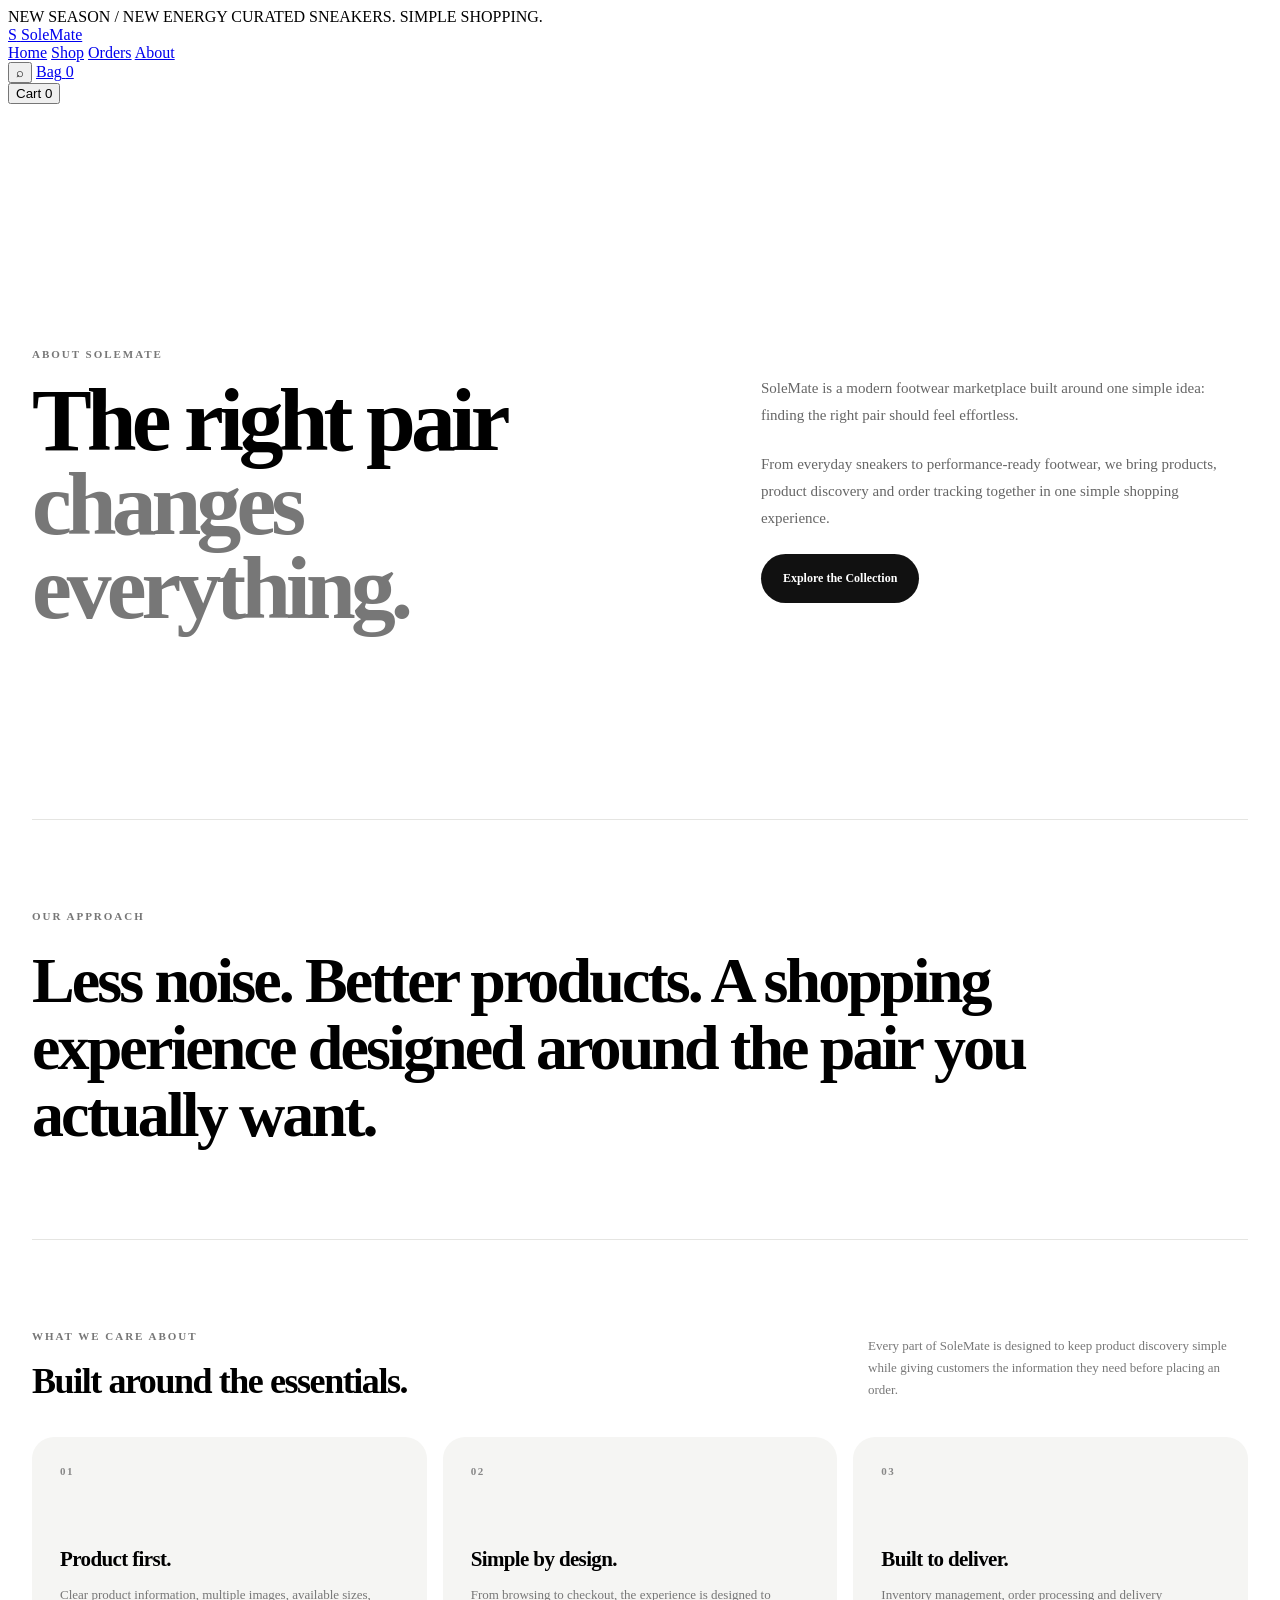
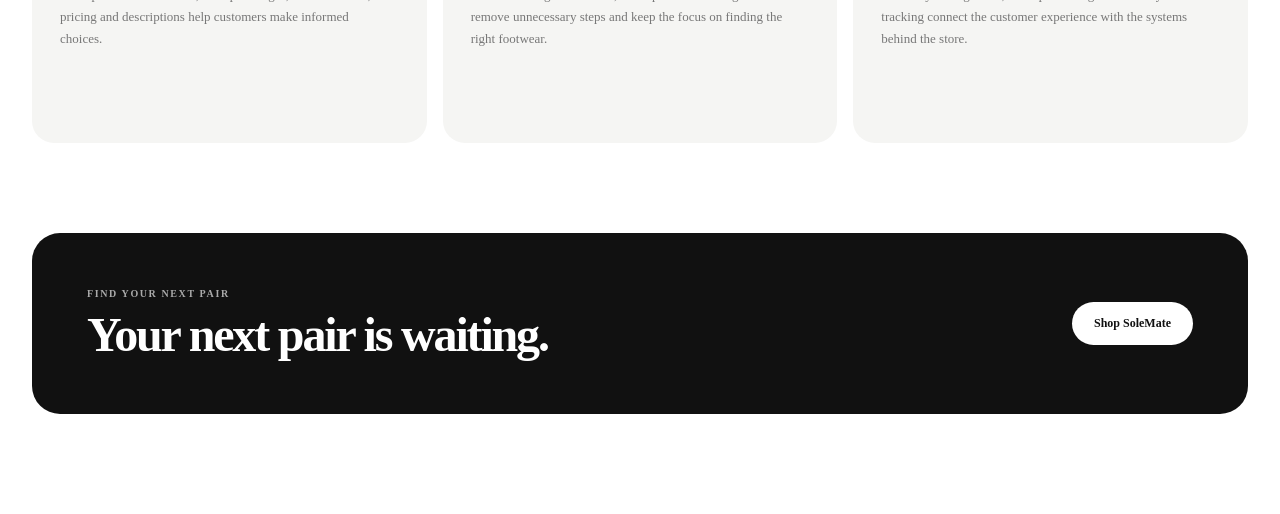
==== src/main/resources/static/about.html @ eb424265 "Complete e-commerce platform and admin portal" ====
<!DOCTYPE html>
<html lang="en">

<head>
    <meta charset="UTF-8">

    <meta
        name="viewport"
        content="width=device-width, initial-scale=1.0"
    >

    <title>About — SoleMate</title>

    <link
        rel="stylesheet"
        href="/css/style.css"
    >

    <style>

        /* =====================================================
           ABOUT PAGE
           ===================================================== */

        .about-page {
            width: min(1400px, calc(100% - 48px));
            margin: 55px auto 100px;
        }

        .about-hero {
            min-height: 520px;
            display: grid;
            grid-template-columns: 1.15fr 0.85fr;
            gap: 70px;
            align-items: center;
            padding: 70px 0;
        }

        .about-eyebrow {
            display: block;
            margin-bottom: 18px;
            color: #777;
            font-size: 11px;
            font-weight: 700;
            letter-spacing: 0.18em;
        }

        .about-hero h1 {
            max-width: 850px;
            margin: 0;
            font-size: clamp(48px, 7vw, 92px);
            line-height: 0.94;
            letter-spacing: -0.055em;
        }

        .about-hero h1 span {
            color: #777;
        }

        .about-hero-text {
            max-width: 470px;
            color: #666;
            font-size: 15px;
            line-height: 1.8;
        }

        .about-hero-text p {
            margin: 0 0 22px;
        }

        .about-button {
            display: inline-flex;
            align-items: center;
            justify-content: center;
            padding: 14px 22px;
            border-radius: 999px;
            background: #111;
            color: #fff;
            text-decoration: none;
            font-size: 12px;
            font-weight: 700;
            transition: transform 0.2s ease,
                        opacity 0.2s ease;
        }

        .about-button:hover {
            transform: translateY(-2px);
            opacity: 0.88;
        }


        /* =====================================================
           BRAND STATEMENT
           ===================================================== */

        .about-statement {
            padding: 90px 0;
            border-top: 1px solid #e5e5e2;
            border-bottom: 1px solid #e5e5e2;
        }

        .about-statement-label {
            margin-bottom: 25px;
            color: #777;
            font-size: 11px;
            font-weight: 700;
            letter-spacing: 0.18em;
        }

        .about-statement h2 {
            max-width: 1050px;
            margin: 0;
            font-size: clamp(34px, 5vw, 64px);
            line-height: 1.05;
            letter-spacing: -0.045em;
        }


        /* =====================================================
           VALUES
           ===================================================== */

        .about-values {
            padding: 90px 0;
        }

        .about-section-heading {
            display: flex;
            align-items: flex-end;
            justify-content: space-between;
            gap: 30px;
            margin-bottom: 35px;
        }

        .about-section-heading h2 {
            margin: 0;
            font-size: 36px;
            letter-spacing: -0.04em;
        }

        .about-section-heading p {
            max-width: 380px;
            margin: 0;
            color: #777;
            font-size: 13px;
            line-height: 1.7;
        }

        .about-values-grid {
            display: grid;
            grid-template-columns: repeat(3, 1fr);
            gap: 16px;
        }

        .about-value-card {
            min-height: 250px;
            padding: 28px;
            border-radius: 22px;
            background: #f5f5f3;
        }

        .about-value-number {
            display: block;
            margin-bottom: 70px;
            color: #888;
            font-size: 11px;
            font-weight: 700;
            letter-spacing: 0.14em;
        }

        .about-value-card h3 {
            margin: 0 0 12px;
            font-size: 21px;
            letter-spacing: -0.03em;
        }

        .about-value-card p {
            max-width: 320px;
            margin: 0;
            color: #777;
            font-size: 13px;
            line-height: 1.7;
        }


        /* =====================================================
           SHOP CTA
           ===================================================== */

        .about-cta {
            display: flex;
            align-items: center;
            justify-content: space-between;
            gap: 35px;
            padding: 55px;
            border-radius: 28px;
            background: #111;
            color: #fff;
        }

        .about-cta-eyebrow {
            display: block;
            margin-bottom: 12px;
            color: #aaa;
            font-size: 10px;
            font-weight: 700;
            letter-spacing: 0.16em;
        }

        .about-cta h2 {
            margin: 0;
            font-size: clamp(30px, 4vw, 48px);
            line-height: 1;
            letter-spacing: -0.045em;
        }

        .about-cta .about-button {
            flex-shrink: 0;
            background: #fff;
            color: #111;
        }


        /* =====================================================
           RESPONSIVE
           ===================================================== */

        @media (max-width: 900px) {

            .about-hero {
                grid-template-columns: 1fr;
                gap: 35px;
                padding: 45px 0 70px;
            }

            .about-values-grid {
                grid-template-columns: 1fr;
            }

            .about-value-card {
                min-height: auto;
            }

            .about-value-number {
                margin-bottom: 45px;
            }

            .about-cta {
                flex-direction: column;
                align-items: flex-start;
                padding: 38px;
            }

        }


        @media (max-width: 700px) {

            .about-page {
                width: min(100% - 28px, 1400px);
                margin-top: 30px;
            }

            .about-section-heading {
                align-items: flex-start;
                flex-direction: column;
            }

            .about-statement,
            .about-values {
                padding: 65px 0;
            }

            .about-cta {
                padding: 30px;
                border-radius: 22px;
            }

        }

    </style>

</head>


<body>

<div class="announcement">
    <span>NEW SEASON / NEW ENERGY</span>
    <span class="announcement-divider"></span>
    <span>CURATED SNEAKERS. SIMPLE SHOPPING.</span>
</div>

<header class="navbar">
    <div class="nav-container">

        <a href="/" class="logo" aria-label="SoleMate home">
            <span class="logo-mark">S</span>
            <span class="logo-text">SoleMate</span>
        </a>

        <nav class="nav-links" aria-label="Primary navigation">
            <a href="/" class="nav-link">Home</a>
            <a href="/shop.html" class="nav-link">Shop</a>
            <a href="/my-orders.html" class="nav-link">Orders</a>
            <a href="/about.html" class="nav-link active">About</a>
        </nav>

        <div class="nav-actions">
            <button class="icon-button" aria-label="Search">
                <span>⌕</span>
            </button>

            <a href="/cart.html" class="cart-button">
                <span>Bag</span>
                <span class="cart-count" id="cartCount">0</span>
            </a>
        </div>

    </div>
</header>

        <button
            class="cart-button"
            onclick="window.location.href='/cart.html'"
        >
            Cart
            <span class="cart-count" id="cartCount">0</span>
        </button>

    </header>


    <main class="about-page">

        <!-- =================================================
             HERO
             ================================================= -->

        <section class="about-hero">

            <div>

                <span class="about-eyebrow">
                    ABOUT SOLEMATE
                </span>

                <h1>
                    The right pair
                    <span>changes everything.</span>
                </h1>

            </div>


            <div class="about-hero-text">

                <p>
                    SoleMate is a modern footwear marketplace
                    built around one simple idea: finding the
                    right pair should feel effortless.
                </p>

                <p>
                    From everyday sneakers to performance-ready
                    footwear, we bring products, product
                    discovery and order tracking together in
                    one simple shopping experience.
                </p>

                <a
                    href="/shop.html"
                    class="about-button"
                >
                    Explore the Collection
                </a>

            </div>

        </section>


        <!-- =================================================
             STATEMENT
             ================================================= -->

        <section class="about-statement">

            <div class="about-statement-label">
                OUR APPROACH
            </div>

            <h2>
                Less noise. Better products.
                A shopping experience designed
                around the pair you actually want.
            </h2>

        </section>


        <!-- =================================================
             VALUES
             ================================================= -->

        <section class="about-values">

            <div class="about-section-heading">

                <div>

                    <span class="about-eyebrow">
                        WHAT WE CARE ABOUT
                    </span>

                    <h2>
                        Built around the essentials.
                    </h2>

                </div>

                <p>
                    Every part of SoleMate is designed to keep
                    product discovery simple while giving
                    customers the information they need before
                    placing an order.
                </p>

            </div>


            <div class="about-values-grid">

                <article class="about-value-card">

                    <span class="about-value-number">
                        01
                    </span>

                    <h3>
                        Product first.
                    </h3>

                    <p>
                        Clear product information, multiple
                        images, available sizes, pricing and
                        descriptions help customers make
                        informed choices.
                    </p>

                </article>


                <article class="about-value-card">

                    <span class="about-value-number">
                        02
                    </span>

                    <h3>
                        Simple by design.
                    </h3>

                    <p>
                        From browsing to checkout, the experience
                        is designed to remove unnecessary steps
                        and keep the focus on finding the right
                        footwear.
                    </p>

                </article>


                <article class="about-value-card">

                    <span class="about-value-number">
                        03
                    </span>

                    <h3>
                        Built to deliver.
                    </h3>

                    <p>
                        Inventory management, order processing and
                        delivery tracking connect the customer
                        experience with the systems behind the
                        store.
                    </p>

                </article>

            </div>

        </section>


        <!-- =================================================
             CTA
             ================================================= -->

        <section class="about-cta">

            <div>

                <span class="about-cta-eyebrow">
                    FIND YOUR NEXT PAIR
                </span>

                <h2>
                    Your next pair is waiting.
                </h2>

            </div>

            <a
                href="/shop.html"
                class="about-button"
            >
                Shop SoleMate
            </a>

        </section>

    </main>
    <script src="/js/app.js"></script>


</body>

</html>
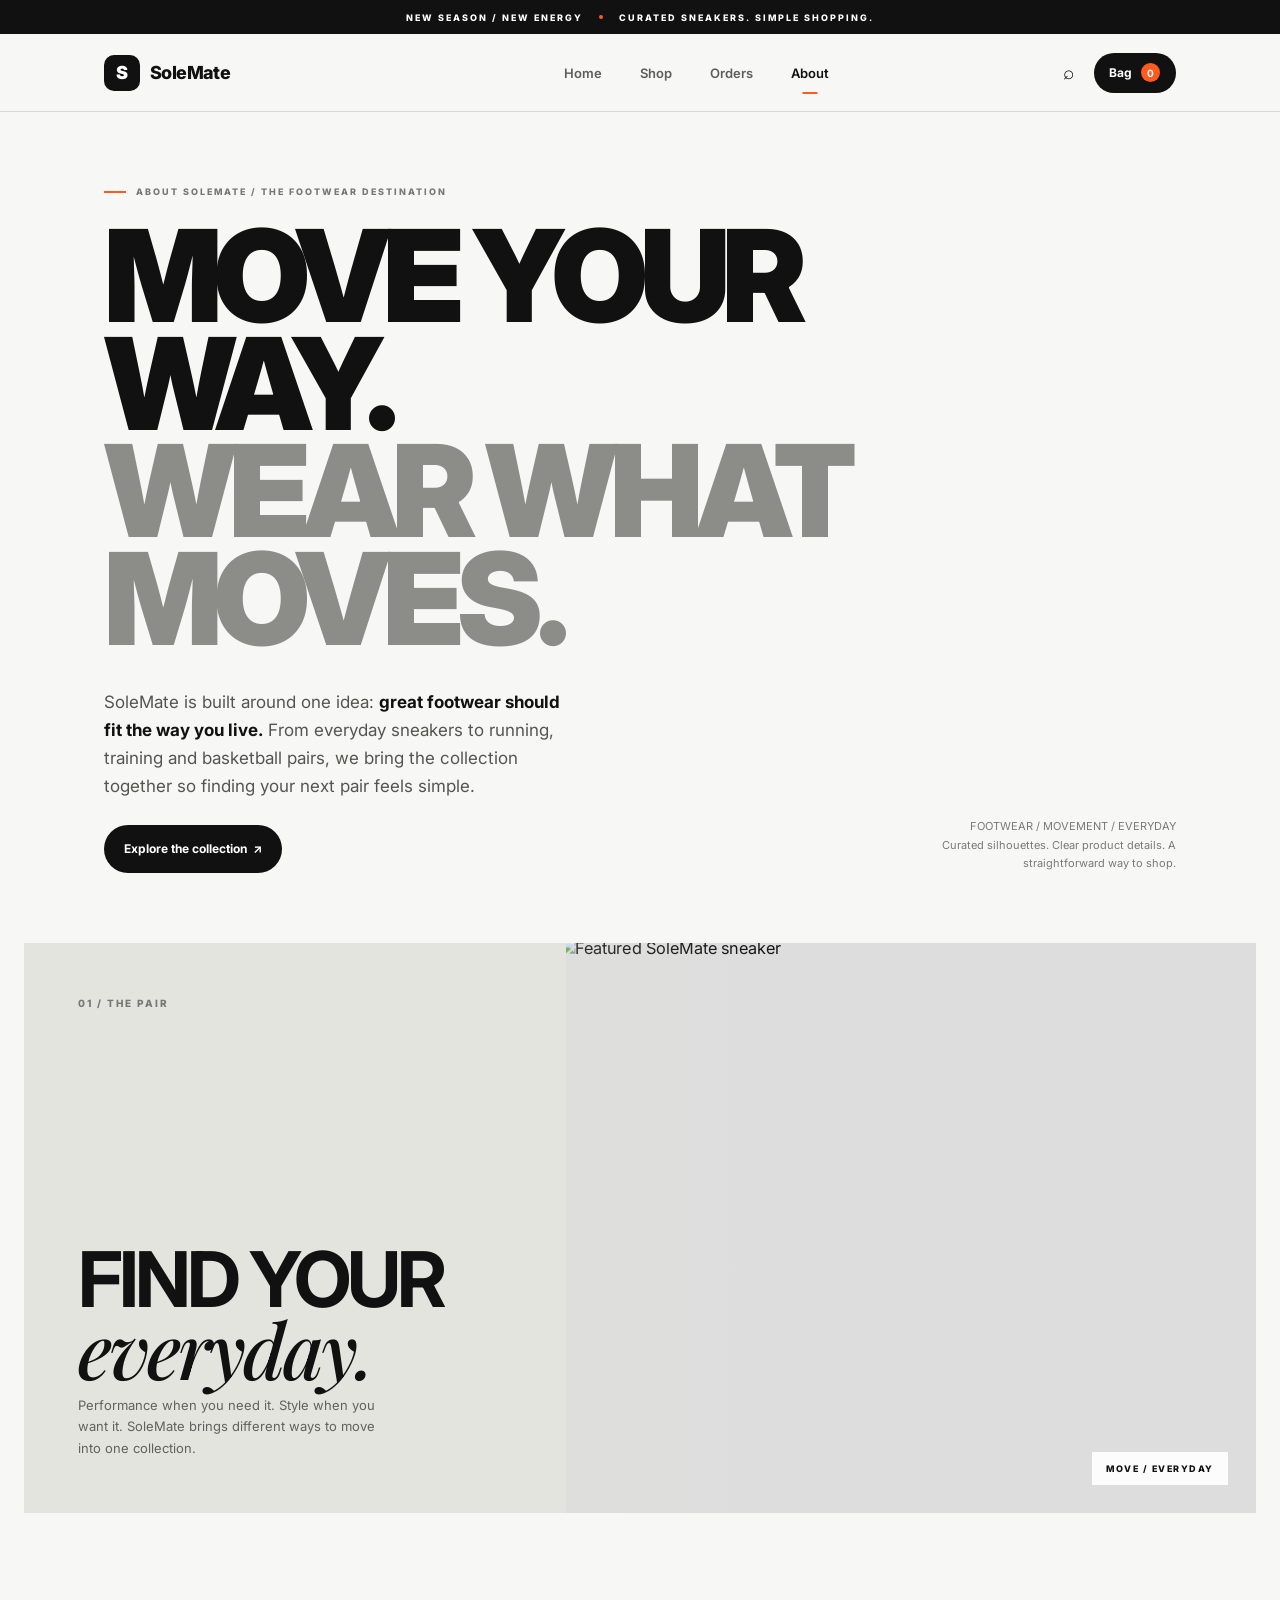
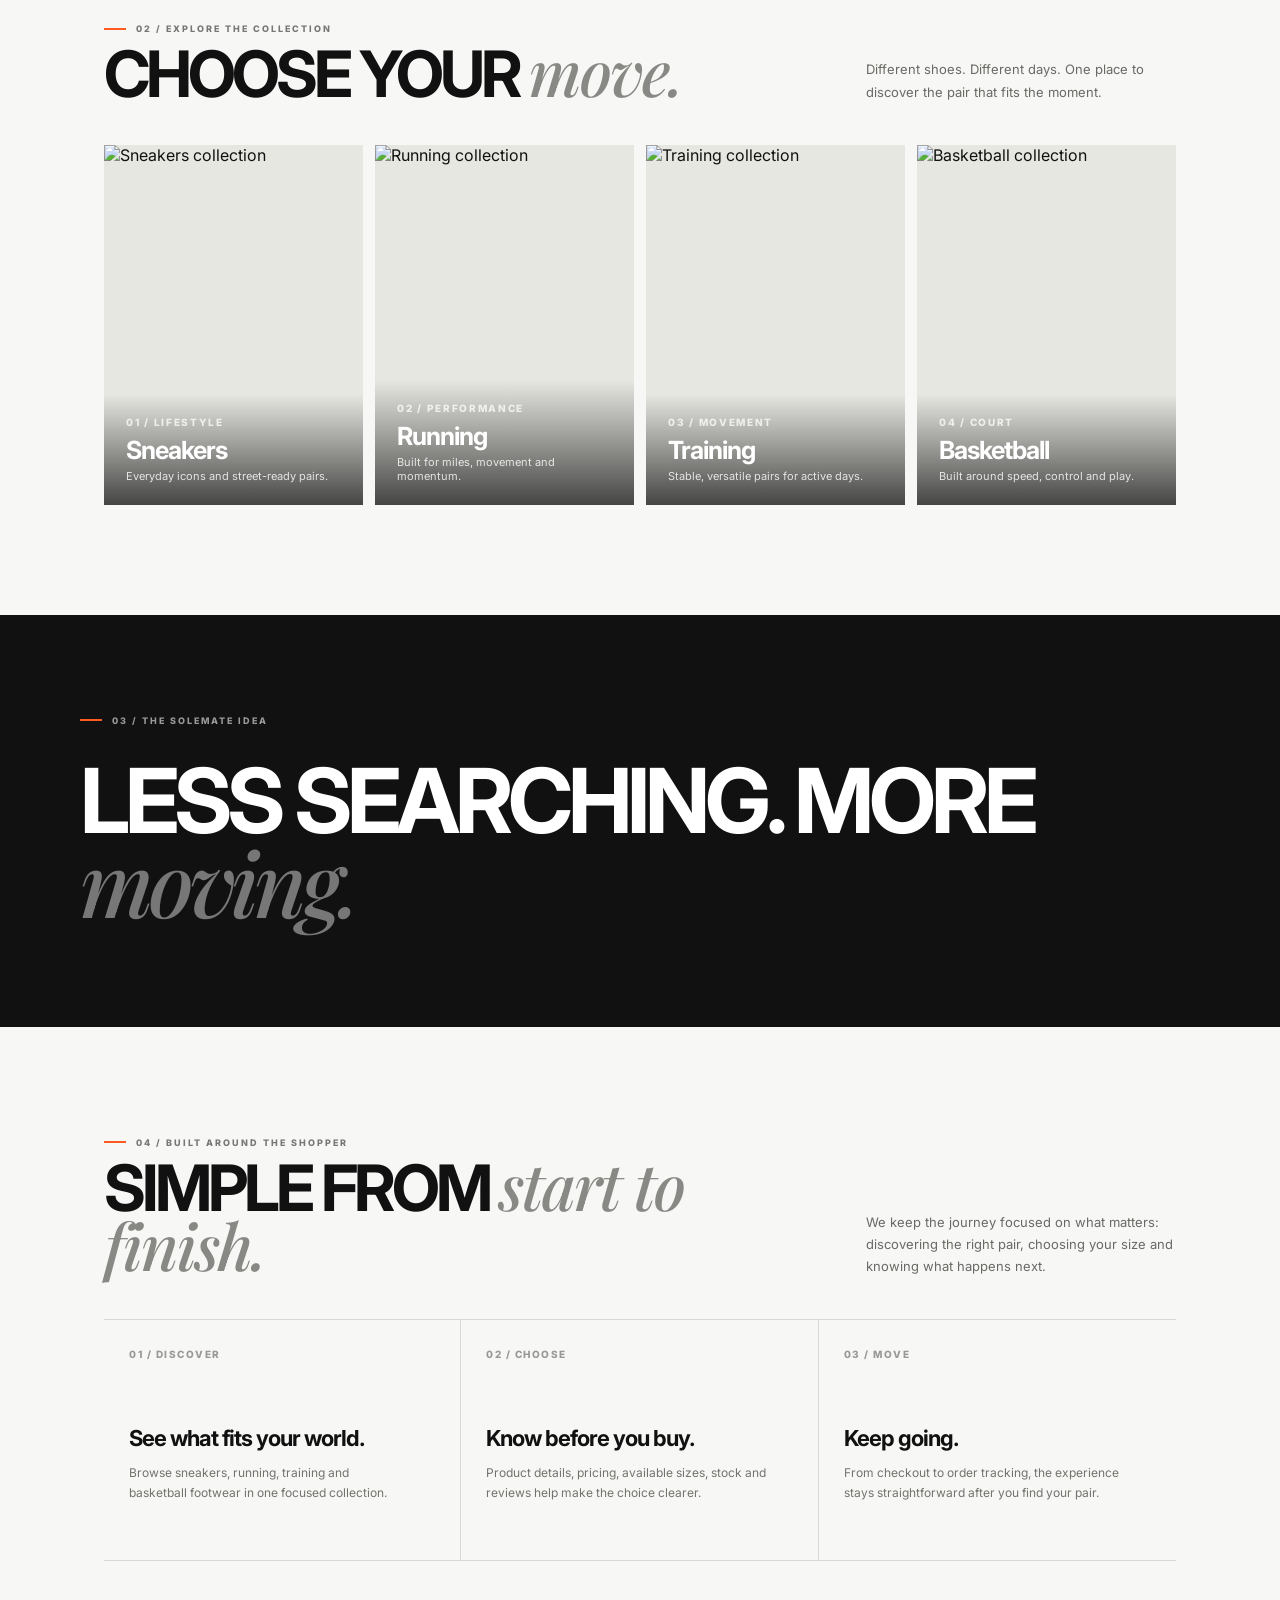
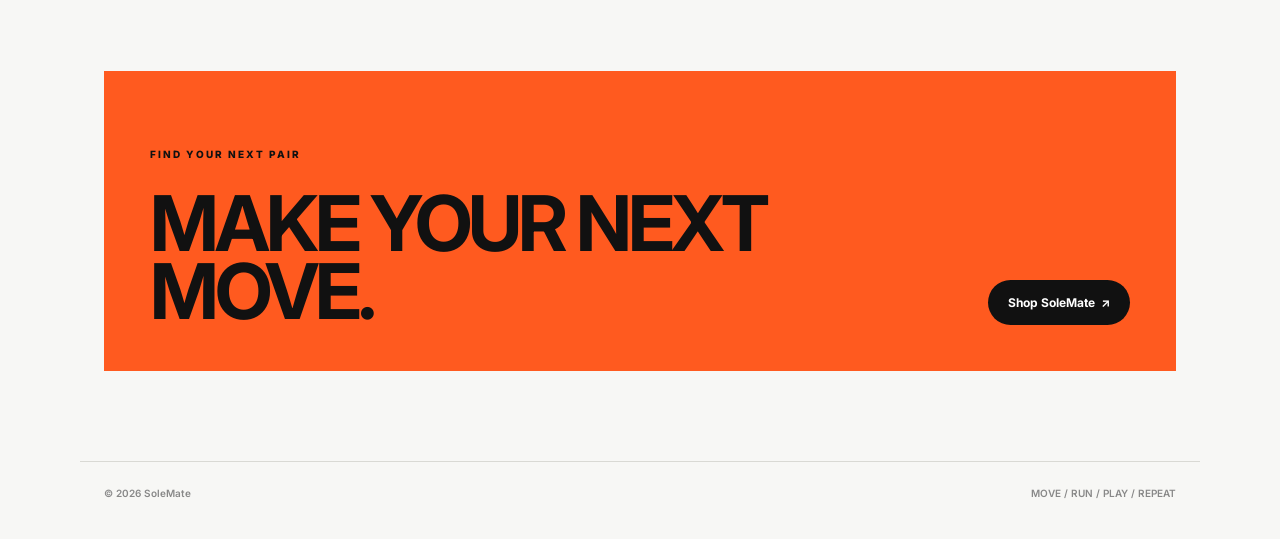
==== commit 5c405a4f: "feat: finalize storefront and product imagery" ====
--- a/src/main/resources/static/about.html
+++ b/src/main/resources/static/about.html
@@ -1,531 +1,765 @@
 <!DOCTYPE html>
 <html lang="en">
-
 <head>
     <meta charset="UTF-8">
-
-    <meta
-        name="viewport"
-        content="width=device-width, initial-scale=1.0"
-    >
-
+    <meta name="viewport" content="width=device-width, initial-scale=1.0">
     <title>About — SoleMate</title>
 
-    <link
-        rel="stylesheet"
-        href="/css/style.css"
-    >
-
     <style>
-
-        /* =====================================================
-           ABOUT PAGE
-           ===================================================== */
-
-        .about-page {
-            width: min(1400px, calc(100% - 48px));
-            margin: 55px auto 100px;
-        }
-
-        .about-hero {
-            min-height: 520px;
-            display: grid;
-            grid-template-columns: 1.15fr 0.85fr;
-            gap: 70px;
-            align-items: center;
-            padding: 70px 0;
-        }
-
-        .about-eyebrow {
-            display: block;
-            margin-bottom: 18px;
-            color: #777;
-            font-size: 11px;
-            font-weight: 700;
-            letter-spacing: 0.18em;
-        }
-
-        .about-hero h1 {
-            max-width: 850px;
+        @import url('https://fonts.googleapis.com/css2?family=Inter:wght@400;500;600;700;800;900&family=Playfair+Display:ital,wght@0,500;0,600;1,500;1,600&display=swap');
+
+        :root {
+            --black: #111111;
+            --white: #f7f7f5;
+            --soft: #ecece8;
+            --muted: #777773;
+            --line: #d9d9d4;
+            --accent: #ff5a1f;
+        }
+
+        * { box-sizing: border-box; }
+        html { scroll-behavior: smooth; }
+        body {
             margin: 0;
-            font-size: clamp(48px, 7vw, 92px);
-            line-height: 0.94;
-            letter-spacing: -0.055em;
-        }
-
-        .about-hero h1 span {
-            color: #777;
-        }
-
-        .about-hero-text {
-            max-width: 470px;
-            color: #666;
-            font-size: 15px;
-            line-height: 1.8;
-        }
-
-        .about-hero-text p {
-            margin: 0 0 22px;
-        }
-
-        .about-button {
-            display: inline-flex;
+            background: var(--white);
+            color: var(--black);
+            font-family: Inter, Arial, sans-serif;
+            -webkit-font-smoothing: antialiased;
+        }
+
+        a { color: inherit; text-decoration: none; }
+        button { font: inherit; }
+
+        .announcement {
+            height: 34px;
+            background: #111;
+            color: #fff;
+            display: flex;
             align-items: center;
             justify-content: center;
-            padding: 14px 22px;
-            border-radius: 999px;
+            gap: 16px;
+            font-size: 9px;
+            font-weight: 800;
+            letter-spacing: 2px;
+        }
+
+        .announcement-divider {
+            width: 4px;
+            height: 4px;
+            border-radius: 50%;
+            background: var(--accent);
+        }
+
+        .navbar {
+            height: 78px;
+            border-bottom: 1px solid var(--line);
+            background: rgba(247,247,245,.96);
+            position: sticky;
+            top: 0;
+            z-index: 50;
+            backdrop-filter: blur(12px);
+        }
+
+        .nav-container {
+            max-width: 1120px;
+            height: 100%;
+            margin: 0 auto;
+            padding: 0 24px;
+            display: flex;
+            align-items: center;
+            justify-content: space-between;
+        }
+
+        .logo {
+            display: flex;
+            align-items: center;
+            gap: 10px;
+            font-weight: 800;
+            font-size: 18px;
+            letter-spacing: -.6px;
+        }
+
+        .logo-mark {
+            width: 36px;
+            height: 36px;
+            border-radius: 10px;
             background: #111;
             color: #fff;
-            text-decoration: none;
+            display: grid;
+            place-items: center;
+            font-weight: 900;
+        }
+
+        .nav-links {
+            display: flex;
+            gap: 38px;
+            align-items: center;
+            margin-left: 100px;
+        }
+
+        .nav-link {
+            position: relative;
+            font-size: 13px;
+            font-weight: 600;
+            color: #5d5d59;
+            padding: 30px 0;
+        }
+
+        .nav-link:hover,
+        .nav-link.active { color: #111; }
+
+        .nav-link.active::after {
+            content: '';
+            position: absolute;
+            left: 50%;
+            bottom: 17px;
+            width: 15px;
+            height: 2px;
+            transform: translateX(-50%);
+            background: var(--accent);
+        }
+
+        .nav-actions { display: flex; align-items: center; gap: 20px; }
+
+        .search-link {
+            font-size: 19px;
+            line-height: 1;
+        }
+
+        .bag-button {
+            min-width: 82px;
+            height: 40px;
+            padding: 0 14px;
+            border-radius: 22px;
+            background: #111;
+            color: #fff;
+            display: flex;
+            align-items: center;
+            justify-content: center;
+            gap: 9px;
             font-size: 12px;
             font-weight: 700;
-            transition: transform 0.2s ease,
-                        opacity 0.2s ease;
-        }
-
-        .about-button:hover {
-            transform: translateY(-2px);
-            opacity: 0.88;
-        }
-
-
-        /* =====================================================
-           BRAND STATEMENT
-           ===================================================== */
-
-        .about-statement {
-            padding: 90px 0;
-            border-top: 1px solid #e5e5e2;
-            border-bottom: 1px solid #e5e5e2;
-        }
-
-        .about-statement-label {
-            margin-bottom: 25px;
+        }
+
+        .bag-count {
+            min-width: 19px;
+            height: 19px;
+            padding: 0 5px;
+            border-radius: 50%;
+            display: grid;
+            place-items: center;
+            background: var(--accent);
+            color: #fff;
+            font-size: 10px;
+        }
+
+        main { overflow: hidden; }
+
+        /* HERO */
+        .hero {
+            max-width: 1120px;
+            margin: 0 auto;
+            padding: 74px 24px 32px;
+        }
+
+        .eyebrow {
+            display: flex;
+            align-items: center;
+            gap: 10px;
             color: #777;
+            font-size: 9px;
+            font-weight: 800;
+            letter-spacing: 2px;
+            text-transform: uppercase;
+        }
+
+        .eyebrow::before {
+            content: '';
+            width: 22px;
+            height: 2px;
+            background: var(--accent);
+        }
+
+        .hero h1 {
+            margin: 25px 0 30px;
+            max-width: 970px;
+            font-size: clamp(62px, 10vw, 128px);
+            line-height: .84;
+            letter-spacing: -8px;
+            font-weight: 900;
+            text-transform: uppercase;
+        }
+
+        .hero h1 span {
+            display: block;
+            color: #8c8c88;
+        }
+
+        .hero-bottom {
+            display: grid;
+            grid-template-columns: 1fr 1fr;
+            gap: 60px;
+            align-items: end;
+            margin-top: 36px;
+        }
+
+        .hero-copy {
+            max-width: 470px;
+            font-size: 17px;
+            line-height: 1.65;
+            color: #555550;
+        }
+
+        .hero-copy strong { color: #111; }
+
+        .hero-link {
+            display: inline-flex;
+            margin-top: 25px;
+            padding: 14px 20px;
+            border-radius: 30px;
+            background: #111;
+            color: #fff;
+            font-size: 12px;
+            font-weight: 700;
+            transition: transform .2s ease, background .2s ease;
+        }
+
+        .hero-link:hover { transform: translateY(-2px); background: var(--accent); }
+
+        .hero-note {
+            justify-self: end;
+            max-width: 300px;
             font-size: 11px;
-            font-weight: 700;
-            letter-spacing: 0.18em;
-        }
-
-        .about-statement h2 {
-            max-width: 1050px;
+            line-height: 1.7;
+            color: #7a7a75;
+            text-align: right;
+        }
+
+        /* FEATURE VISUAL */
+        .feature-wrap {
+            max-width: 1280px;
+            margin: 38px auto 0;
+            padding: 0 24px;
+        }
+
+        .feature {
+            min-height: 570px;
+            position: relative;
+            overflow: hidden;
+            background: #e4e4df;
+            display: grid;
+            grid-template-columns: 44% 56%;
+        }
+
+        .feature-copy {
+            position: relative;
+            z-index: 2;
+            padding: 54px;
+            display: flex;
+            flex-direction: column;
+            justify-content: space-between;
+        }
+
+        .feature-number {
+            font-size: 10px;
+            font-weight: 800;
+            letter-spacing: 2px;
+            color: #777;
+        }
+
+        .feature-copy h2 {
+            margin: auto 0 12px;
+            font-size: clamp(46px, 6vw, 80px);
+            line-height: .9;
+            letter-spacing: -4px;
+            text-transform: uppercase;
+        }
+
+        .feature-copy h2 em {
+            display: block;
+            font-family: 'Playfair Display', Georgia, serif;
+            font-weight: 500;
+            text-transform: none;
+            letter-spacing: -3px;
+        }
+
+        .feature-copy p {
+            max-width: 320px;
             margin: 0;
-            font-size: clamp(34px, 5vw, 64px);
-            line-height: 1.05;
-            letter-spacing: -0.045em;
-        }
-
-
-        /* =====================================================
-           VALUES
-           ===================================================== */
-
-        .about-values {
-            padding: 90px 0;
-        }
-
-        .about-section-heading {
-            display: flex;
-            align-items: flex-end;
+            font-size: 13px;
+            line-height: 1.65;
+            color: #62625e;
+        }
+
+        .feature-image {
+            position: relative;
+            overflow: hidden;
+            background: #ddd;
+        }
+
+        .feature-image::before {
+            content: '';
+            position: absolute;
+            inset: 0;
+            background: linear-gradient(90deg, rgba(228,228,223,.15), transparent 35%);
+            z-index: 1;
+        }
+
+        .feature-image img {
+            width: 100%;
+            height: 100%;
+            object-fit: cover;
+            object-position: center;
+            display: block;
+            transform: scale(1.02);
+            filter: saturate(.92);
+        }
+
+        .feature-tag {
+            position: absolute;
+            z-index: 3;
+            right: 28px;
+            bottom: 28px;
+            padding: 11px 14px;
+            background: rgba(255,255,255,.9);
+            font-size: 9px;
+            font-weight: 800;
+            letter-spacing: 1.5px;
+        }
+
+        /* CATEGORIES */
+        .section {
+            max-width: 1120px;
+            margin: 0 auto;
+            padding: 110px 24px;
+        }
+
+        .section-head {
+            display: flex;
             justify-content: space-between;
-            gap: 30px;
-            margin-bottom: 35px;
-        }
-
-        .about-section-heading h2 {
+            align-items: end;
+            gap: 40px;
+            margin-bottom: 42px;
+        }
+
+        .section-title {
+            margin: 8px 0 0;
+            font-size: clamp(42px, 5vw, 70px);
+            line-height: .9;
+            letter-spacing: -4px;
+            text-transform: uppercase;
+        }
+
+        .section-title em {
+            font-family: 'Playfair Display', Georgia, serif;
+            font-weight: 500;
+            text-transform: none;
+            letter-spacing: -2px;
+            color: #888884;
+        }
+
+        .section-intro {
+            max-width: 310px;
             margin: 0;
-            font-size: 36px;
-            letter-spacing: -0.04em;
-        }
-
-        .about-section-heading p {
-            max-width: 380px;
-            margin: 0;
-            color: #777;
             font-size: 13px;
             line-height: 1.7;
-        }
-
-        .about-values-grid {
+            color: #696965;
+        }
+
+        .category-grid {
+            display: grid;
+            grid-template-columns: repeat(4, 1fr);
+            gap: 12px;
+        }
+
+        .category-card {
+            min-height: 360px;
+            position: relative;
+            overflow: hidden;
+            background: #e7e7e2;
+            transition: transform .25s ease;
+        }
+
+        .category-card:hover { transform: translateY(-5px); }
+
+        .category-card img {
+            width: 100%;
+            height: 100%;
+            object-fit: cover;
+            display: block;
+            transition: transform .45s ease;
+        }
+
+        .category-card:hover img { transform: scale(1.04); }
+
+        .category-overlay {
+            position: absolute;
+            inset: auto 0 0;
+            padding: 22px;
+            color: #fff;
+            background: linear-gradient(transparent, rgba(0,0,0,.7));
+        }
+
+        .category-label {
+            font-size: 10px;
+            font-weight: 800;
+            letter-spacing: 1.7px;
+            text-transform: uppercase;
+            opacity: .75;
+        }
+
+        .category-overlay h3 {
+            margin: 7px 0 4px;
+            font-size: 25px;
+            letter-spacing: -1px;
+        }
+
+        .category-overlay p {
+            margin: 0;
+            font-size: 11px;
+            opacity: .82;
+        }
+
+        /* STATEMENT */
+        .statement {
+            background: #111;
+            color: #fff;
+            padding: 100px max(24px, calc((100vw - 1120px) / 2));
+        }
+
+        .statement-inner { max-width: 1120px; margin: 0 auto; }
+
+        .statement .eyebrow { color: #999; }
+        .statement h2 {
+            margin: 35px 0 0;
+            max-width: 1000px;
+            font-size: clamp(48px, 7vw, 92px);
+            line-height: .9;
+            letter-spacing: -5px;
+            text-transform: uppercase;
+        }
+
+        .statement h2 em {
+            color: #777;
+            font-family: 'Playfair Display', Georgia, serif;
+            font-weight: 500;
+            text-transform: none;
+        }
+
+        /* VALUES */
+        .value-grid {
             display: grid;
             grid-template-columns: repeat(3, 1fr);
-            gap: 16px;
-        }
-
-        .about-value-card {
-            min-height: 250px;
-            padding: 28px;
-            border-radius: 22px;
-            background: #f5f5f3;
-        }
-
-        .about-value-number {
-            display: block;
-            margin-bottom: 70px;
-            color: #888;
-            font-size: 11px;
-            font-weight: 700;
-            letter-spacing: 0.14em;
-        }
-
-        .about-value-card h3 {
-            margin: 0 0 12px;
-            font-size: 21px;
-            letter-spacing: -0.03em;
-        }
-
-        .about-value-card p {
-            max-width: 320px;
+            border-top: 1px solid var(--line);
+            border-bottom: 1px solid var(--line);
+        }
+
+        .value-card {
+            min-height: 240px;
+            padding: 28px 25px;
+            border-right: 1px solid var(--line);
+        }
+
+        .value-card:last-child { border-right: 0; }
+
+        .value-number {
+            font-size: 10px;
+            font-weight: 800;
+            color: #999;
+            letter-spacing: 1.5px;
+        }
+
+        .value-card h3 {
+            margin: 65px 0 12px;
+            font-size: 22px;
+            letter-spacing: -1px;
+        }
+
+        .value-card p {
+            max-width: 280px;
             margin: 0;
-            color: #777;
-            font-size: 13px;
+            color: #73736e;
+            font-size: 12px;
             line-height: 1.7;
         }
 
-
-        /* =====================================================
-           SHOP CTA
-           ===================================================== */
-
-        .about-cta {
-            display: flex;
-            align-items: center;
+        /* CTA */
+        .cta {
+            max-width: 1120px;
+            margin: 0 auto;
+            padding: 0 24px 90px;
+        }
+
+        .cta-box {
+            min-height: 300px;
+            padding: 46px;
+            background: var(--accent);
+            color: #111;
+            display: flex;
+            align-items: end;
             justify-content: space-between;
-            gap: 35px;
-            padding: 55px;
-            border-radius: 28px;
+            gap: 40px;
+        }
+
+        .cta-label {
+            font-size: 10px;
+            font-weight: 800;
+            letter-spacing: 2px;
+        }
+
+        .cta h2 {
+            margin: 30px 0 0;
+            max-width: 650px;
+            font-size: clamp(46px, 6vw, 78px);
+            line-height: .88;
+            letter-spacing: -4px;
+            text-transform: uppercase;
+        }
+
+        .cta-link {
+            flex: 0 0 auto;
+            padding: 15px 20px;
             background: #111;
             color: #fff;
-        }
-
-        .about-cta-eyebrow {
-            display: block;
-            margin-bottom: 12px;
-            color: #aaa;
+            font-size: 12px;
+            font-weight: 700;
+            border-radius: 30px;
+            transition: transform .2s ease;
+        }
+
+        .cta-link:hover { transform: translateY(-2px); }
+
+        footer {
+            border-top: 1px solid var(--line);
+            padding: 25px 24px 40px;
+            max-width: 1120px;
+            margin: 0 auto;
+            display: flex;
+            justify-content: space-between;
+            color: #888;
             font-size: 10px;
-            font-weight: 700;
-            letter-spacing: 0.16em;
-        }
-
-        .about-cta h2 {
-            margin: 0;
-            font-size: clamp(30px, 4vw, 48px);
-            line-height: 1;
-            letter-spacing: -0.045em;
-        }
-
-        .about-cta .about-button {
-            flex-shrink: 0;
-            background: #fff;
-            color: #111;
-        }
-
-
-        /* =====================================================
-           RESPONSIVE
-           ===================================================== */
-
-        @media (max-width: 900px) {
-
-            .about-hero {
-                grid-template-columns: 1fr;
-                gap: 35px;
-                padding: 45px 0 70px;
-            }
-
-            .about-values-grid {
-                grid-template-columns: 1fr;
-            }
-
-            .about-value-card {
-                min-height: auto;
-            }
-
-            .about-value-number {
-                margin-bottom: 45px;
-            }
-
-            .about-cta {
-                flex-direction: column;
-                align-items: flex-start;
-                padding: 38px;
-            }
-
-        }
-
-
-        @media (max-width: 700px) {
-
-            .about-page {
-                width: min(100% - 28px, 1400px);
-                margin-top: 30px;
-            }
-
-            .about-section-heading {
-                align-items: flex-start;
-                flex-direction: column;
-            }
-
-            .about-statement,
-            .about-values {
-                padding: 65px 0;
-            }
-
-            .about-cta {
-                padding: 30px;
-                border-radius: 22px;
-            }
-
-        }
-
+            font-weight: 600;
+        }
+
+        @media (max-width: 850px) {
+            .nav-links { gap: 20px; margin-left: 20px; }
+            .hero-bottom { grid-template-columns: 1fr; gap: 25px; }
+            .hero-note { justify-self: start; text-align: left; }
+            .feature { grid-template-columns: 1fr; }
+            .feature-copy { min-height: 360px; }
+            .feature-image { min-height: 420px; }
+            .category-grid { grid-template-columns: repeat(2, 1fr); }
+            .section-head { align-items: start; flex-direction: column; }
+            .value-grid { grid-template-columns: 1fr; }
+            .value-card { border-right: 0; border-bottom: 1px solid var(--line); }
+            .value-card:last-child { border-bottom: 0; }
+            .cta-box { align-items: start; flex-direction: column; }
+        }
+
+        @media (max-width: 620px) {
+            .announcement { font-size: 7px; gap: 8px; letter-spacing: 1px; }
+            .navbar { height: 68px; }
+            .nav-container { padding: 0 16px; }
+            .nav-links { display: none; }
+            .nav-actions { margin-left: auto; }
+            .hero { padding-top: 55px; }
+            .hero h1 { letter-spacing: -4px; }
+            .hero-copy { font-size: 15px; }
+            .feature-wrap { padding: 0 12px; }
+            .feature-copy { padding: 32px 25px; }
+            .feature-copy h2 { letter-spacing: -2px; }
+            .section { padding: 75px 16px; }
+            .category-grid { grid-template-columns: 1fr; }
+            .category-card { min-height: 430px; }
+            .statement { padding: 75px 16px; }
+            .statement h2 { letter-spacing: -3px; }
+            .cta { padding: 0 12px 65px; }
+            .cta-box { padding: 32px 25px; }
+            .cta h2 { letter-spacing: -2px; }
+            footer { margin: 0 16px; padding-left: 0; padding-right: 0; }
+        }
     </style>
-
 </head>
 
-
 <body>
-
-<div class="announcement">
-    <span>NEW SEASON / NEW ENERGY</span>
-    <span class="announcement-divider"></span>
-    <span>CURATED SNEAKERS. SIMPLE SHOPPING.</span>
-</div>
-
-<header class="navbar">
-    <div class="nav-container">
-
-        <a href="/" class="logo" aria-label="SoleMate home">
-            <span class="logo-mark">S</span>
-            <span class="logo-text">SoleMate</span>
-        </a>
-
-        <nav class="nav-links" aria-label="Primary navigation">
-            <a href="/" class="nav-link">Home</a>
-            <a href="/shop.html" class="nav-link">Shop</a>
-            <a href="/my-orders.html" class="nav-link">Orders</a>
-            <a href="/about.html" class="nav-link active">About</a>
-        </nav>
-
-        <div class="nav-actions">
-            <button class="icon-button" aria-label="Search">
-                <span>⌕</span>
-            </button>
-
-            <a href="/cart.html" class="cart-button">
-                <span>Bag</span>
-                <span class="cart-count" id="cartCount">0</span>
+    <div class="announcement">
+        <span>NEW SEASON / NEW ENERGY</span>
+        <span class="announcement-divider"></span>
+        <span>CURATED SNEAKERS. SIMPLE SHOPPING.</span>
+    </div>
+
+    <header class="navbar">
+        <div class="nav-container">
+            <a href="/" class="logo" aria-label="SoleMate home">
+                <span class="logo-mark">S</span>
+                <span>SoleMate</span>
             </a>
+
+            <nav class="nav-links" aria-label="Primary navigation">
+                <a href="/" class="nav-link">Home</a>
+                <a href="/shop.html" class="nav-link">Shop</a>
+                <a href="/my-orders.html" class="nav-link">Orders</a>
+                <a href="/about.html" class="nav-link active">About</a>
+            </nav>
+
+            <div class="nav-actions">
+                <a href="/shop.html" class="search-link" aria-label="Search">⌕</a>
+                <a href="/cart.html" class="bag-button">
+                    <span>Bag</span>
+                    <span class="bag-count" id="cartCount">0</span>
+                </a>
+            </div>
         </div>
-
-    </div>
-</header>
-
-        <button
-            class="cart-button"
-            onclick="window.location.href='/cart.html'"
-        >
-            Cart
-            <span class="cart-count" id="cartCount">0</span>
-        </button>
-
     </header>
 
-
-    <main class="about-page">
-
-        <!-- =================================================
-             HERO
-             ================================================= -->
-
-        <section class="about-hero">
-
-            <div>
-
-                <span class="about-eyebrow">
-                    ABOUT SOLEMATE
-                </span>
-
-                <h1>
-                    The right pair
-                    <span>changes everything.</span>
-                </h1>
-
+    <main>
+        <!-- BRAND HERO -->
+        <section class="hero">
+            <div class="eyebrow">About SoleMate / The footwear destination</div>
+
+            <h1>
+                Move your way.
+                <span>Wear what moves.</span>
+            </h1>
+
+            <div class="hero-bottom">
+                <div class="hero-copy">
+                    SoleMate is built around one idea: <strong>great footwear should fit the way you live.</strong>
+                    From everyday sneakers to running, training and basketball pairs, we bring the collection together so finding your next pair feels simple.
+                    <br>
+                    <a href="/shop.html" class="hero-link">Explore the collection&nbsp; ↗</a>
+                </div>
+
+                <div class="hero-note">
+                    FOOTWEAR / MOVEMENT / EVERYDAY<br>
+                    Curated silhouettes. Clear product details. A straightforward way to shop.
+                </div>
             </div>
-
-
-            <div class="about-hero-text">
-
-                <p>
-                    SoleMate is a modern footwear marketplace
-                    built around one simple idea: finding the
-                    right pair should feel effortless.
-                </p>
-
-                <p>
-                    From everyday sneakers to performance-ready
-                    footwear, we bring products, product
-                    discovery and order tracking together in
-                    one simple shopping experience.
-                </p>
-
-                <a
-                    href="/shop.html"
-                    class="about-button"
-                >
-                    Explore the Collection
+        </section>
+
+        <!-- LARGE PRODUCT STORY -->
+        <div class="feature-wrap">
+            <section class="feature">
+                <div class="feature-copy">
+                    <div class="feature-number">01 / THE PAIR</div>
+                    <div>
+                        <h2>Find your <em>everyday.</em></h2>
+                        <p>Performance when you need it. Style when you want it. SoleMate brings different ways to move into one collection.</p>
+                    </div>
+                </div>
+
+                <div class="feature-image">
+                    <img src="/images/products/air-max-270/1.jpg" alt="Featured SoleMate sneaker">
+                    <div class="feature-tag">MOVE / EVERYDAY</div>
+                </div>
+            </section>
+        </div>
+
+        <!-- COLLECTION WORLDS -->
+        <section class="section">
+            <div class="section-head">
+                <div>
+                    <div class="eyebrow">02 / Explore the collection</div>
+                    <h2 class="section-title">Choose your <em>move.</em></h2>
+                </div>
+                <p class="section-intro">Different shoes. Different days. One place to discover the pair that fits the moment.</p>
+            </div>
+
+            <div class="category-grid">
+                <a class="category-card" href="/shop.html?category=Sneakers">
+                    <img src="/images/products/air-force-1-07/1.jpg" alt="Sneakers collection">
+                    <div class="category-overlay">
+                        <div class="category-label">01 / Lifestyle</div>
+                        <h3>Sneakers</h3>
+                        <p>Everyday icons and street-ready pairs.</p>
+                    </div>
                 </a>
 
+                <a class="category-card" href="/shop.html?category=Running">
+                    <img src="/images/products/ultraboost/1.jpg" alt="Running collection">
+                    <div class="category-overlay">
+                        <div class="category-label">02 / Performance</div>
+                        <h3>Running</h3>
+                        <p>Built for miles, movement and momentum.</p>
+                    </div>
+                </a>
+
+                <a class="category-card" href="/shop.html?category=Training">
+                    <img src="/images/products/lebron-witness/1.jpg" alt="Training collection">
+                    <div class="category-overlay">
+                        <div class="category-label">03 / Movement</div>
+                        <h3>Training</h3>
+                        <p>Stable, versatile pairs for active days.</p>
+                    </div>
+                </a>
+
+                <a class="category-card" href="/shop.html?category=Basketball">
+                    <img src="/images/products/574-sport/1.jpg" alt="Basketball collection">
+                    <div class="category-overlay">
+                        <div class="category-label">04 / Court</div>
+                        <h3>Basketball</h3>
+                        <p>Built around speed, control and play.</p>
+                    </div>
+                </a>
             </div>
-
         </section>
 
-
-        <!-- =================================================
-             STATEMENT
-             ================================================= -->
-
-        <section class="about-statement">
-
-            <div class="about-statement-label">
-                OUR APPROACH
+        <!-- BRAND STATEMENT -->
+        <section class="statement">
+            <div class="statement-inner">
+                <div class="eyebrow">03 / The SoleMate idea</div>
+                <h2>Less searching. More <em>moving.</em></h2>
             </div>
-
-            <h2>
-                Less noise. Better products.
-                A shopping experience designed
-                around the pair you actually want.
-            </h2>
-
         </section>
 
-
-        <!-- =================================================
-             VALUES
-             ================================================= -->
-
-        <section class="about-values">
-
-            <div class="about-section-heading">
-
+        <!-- EXPERIENCE -->
+        <section class="section">
+            <div class="section-head">
                 <div>
-
-                    <span class="about-eyebrow">
-                        WHAT WE CARE ABOUT
-                    </span>
-
-                    <h2>
-                        Built around the essentials.
-                    </h2>
-
+                    <div class="eyebrow">04 / Built around the shopper</div>
+                    <h2 class="section-title">Simple from <em>start to finish.</em></h2>
                 </div>
-
-                <p>
-                    Every part of SoleMate is designed to keep
-                    product discovery simple while giving
-                    customers the information they need before
-                    placing an order.
-                </p>
-
+                <p class="section-intro">We keep the journey focused on what matters: discovering the right pair, choosing your size and knowing what happens next.</p>
             </div>
 
-
-            <div class="about-values-grid">
-
-                <article class="about-value-card">
-
-                    <span class="about-value-number">
-                        01
-                    </span>
-
-                    <h3>
-                        Product first.
-                    </h3>
-
-                    <p>
-                        Clear product information, multiple
-                        images, available sizes, pricing and
-                        descriptions help customers make
-                        informed choices.
-                    </p>
-
+            <div class="value-grid">
+                <article class="value-card">
+                    <div class="value-number">01 / DISCOVER</div>
+                    <h3>See what fits your world.</h3>
+                    <p>Browse sneakers, running, training and basketball footwear in one focused collection.</p>
                 </article>
 
-
-                <article class="about-value-card">
-
-                    <span class="about-value-number">
-                        02
-                    </span>
-
-                    <h3>
-                        Simple by design.
-                    </h3>
-
-                    <p>
-                        From browsing to checkout, the experience
-                        is designed to remove unnecessary steps
-                        and keep the focus on finding the right
-                        footwear.
-                    </p>
-
+                <article class="value-card">
+                    <div class="value-number">02 / CHOOSE</div>
+                    <h3>Know before you buy.</h3>
+                    <p>Product details, pricing, available sizes, stock and reviews help make the choice clearer.</p>
                 </article>
 
-
-                <article class="about-value-card">
-
-                    <span class="about-value-number">
-                        03
-                    </span>
-
-                    <h3>
-                        Built to deliver.
-                    </h3>
-
-                    <p>
-                        Inventory management, order processing and
-                        delivery tracking connect the customer
-                        experience with the systems behind the
-                        store.
-                    </p>
-
+                <article class="value-card">
+                    <div class="value-number">03 / MOVE</div>
+                    <h3>Keep going.</h3>
+                    <p>From checkout to order tracking, the experience stays straightforward after you find your pair.</p>
                 </article>
-
             </div>
-
         </section>
 
-
-        <!-- =================================================
-             CTA
-             ================================================= -->
-
-        <section class="about-cta">
-
-            <div>
-
-                <span class="about-cta-eyebrow">
-                    FIND YOUR NEXT PAIR
-                </span>
-
-                <h2>
-                    Your next pair is waiting.
-                </h2>
-
+        <!-- CTA -->
+        <section class="cta">
+            <div class="cta-box">
+                <div>
+                    <div class="cta-label">FIND YOUR NEXT PAIR</div>
+                    <h2>Make your next move.</h2>
+                </div>
+                <a href="/shop.html" class="cta-link">Shop SoleMate&nbsp; ↗</a>
             </div>
-
-            <a
-                href="/shop.html"
-                class="about-button"
-            >
-                Shop SoleMate
-            </a>
-
         </section>
-
     </main>
+
+    <footer>
+        <span>© 2026 SoleMate</span>
+        <span>MOVE / RUN / PLAY / REPEAT</span>
+    </footer>
+
     <script src="/js/app.js"></script>
-
-
 </body>
-
-</html>+</html>
